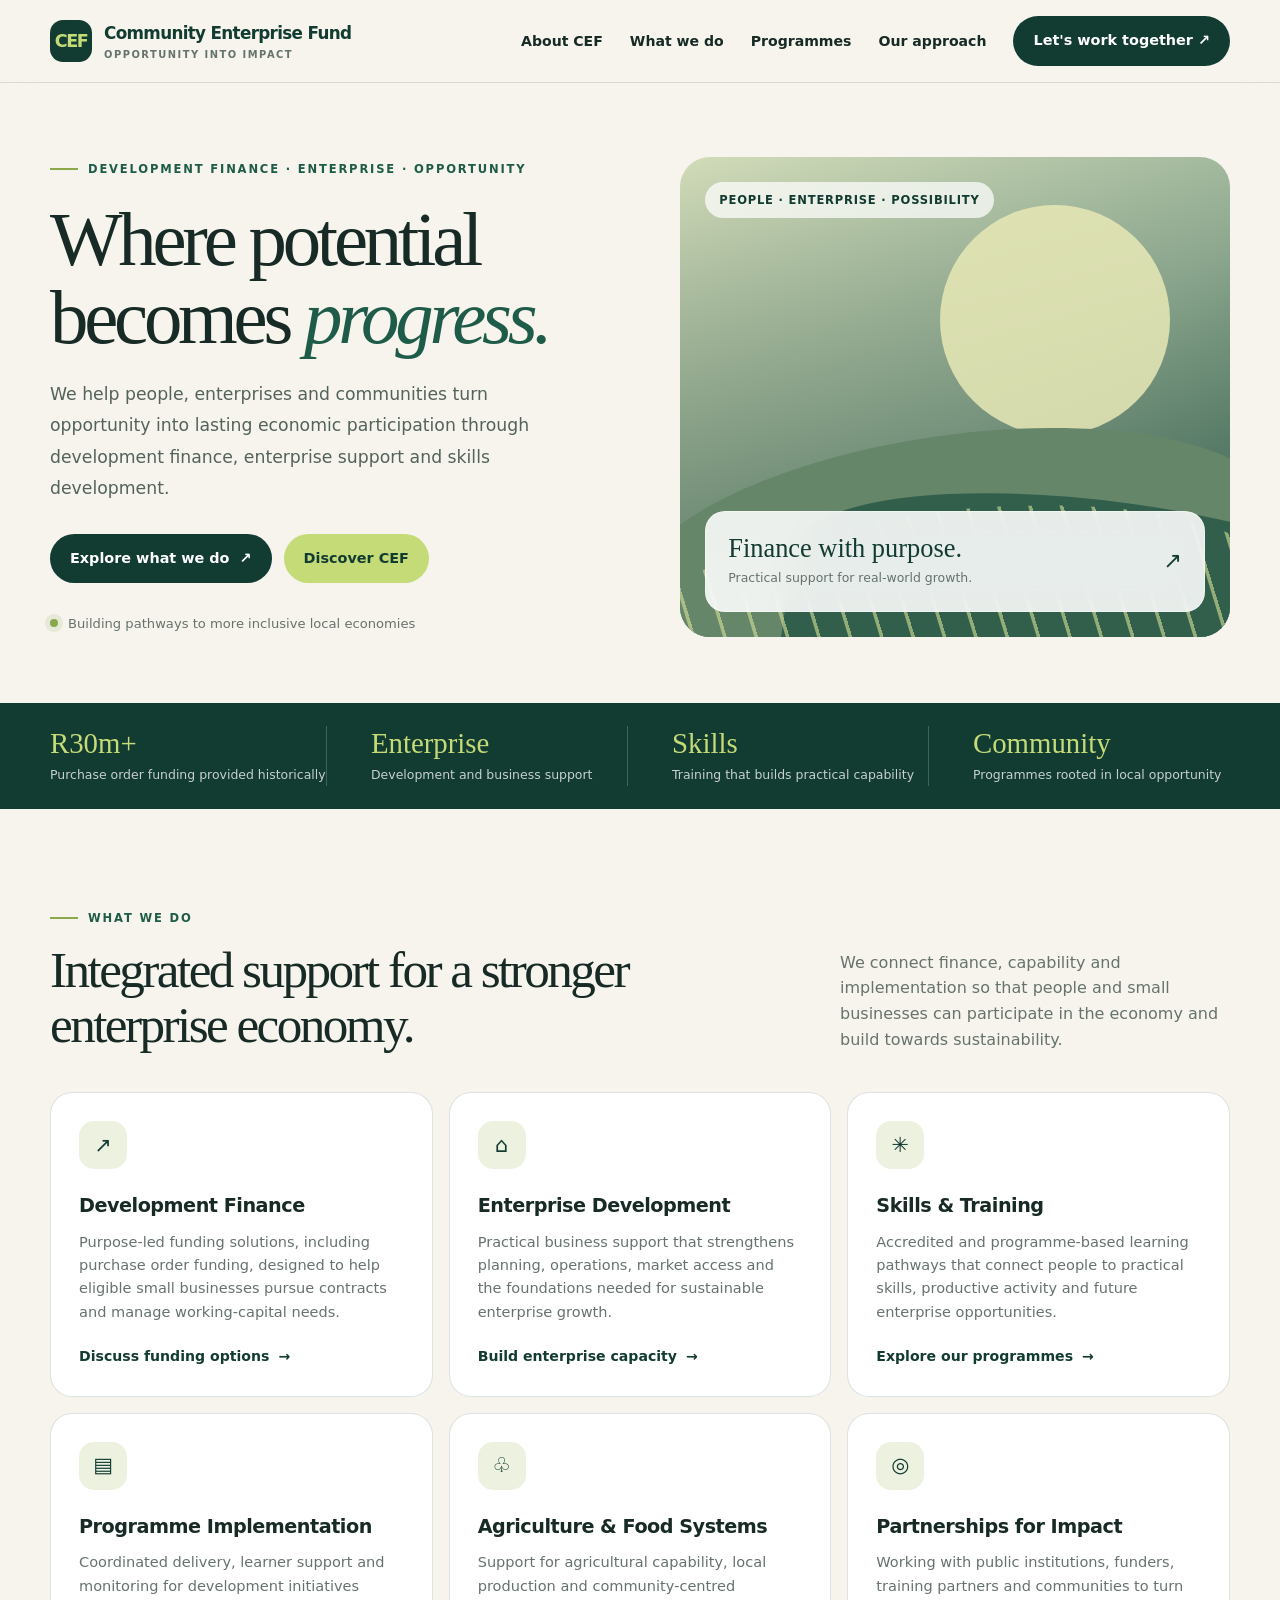
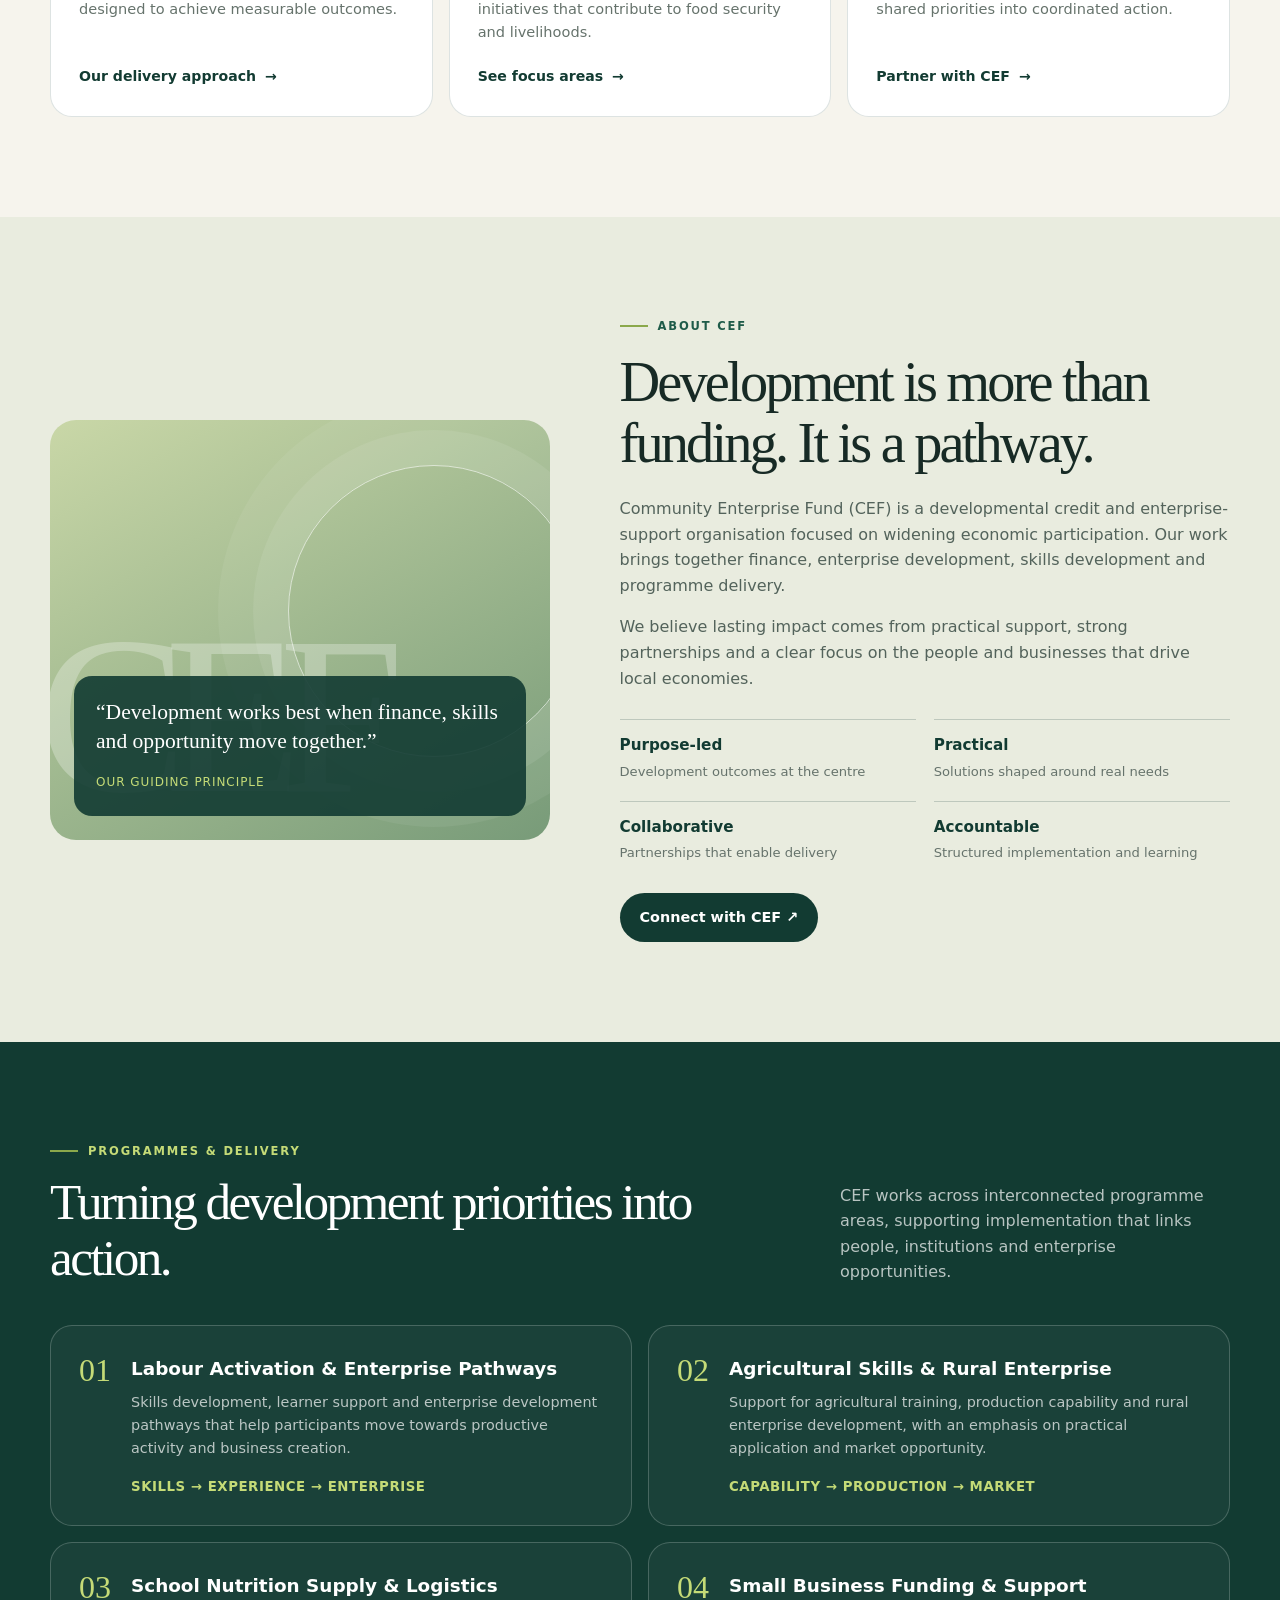
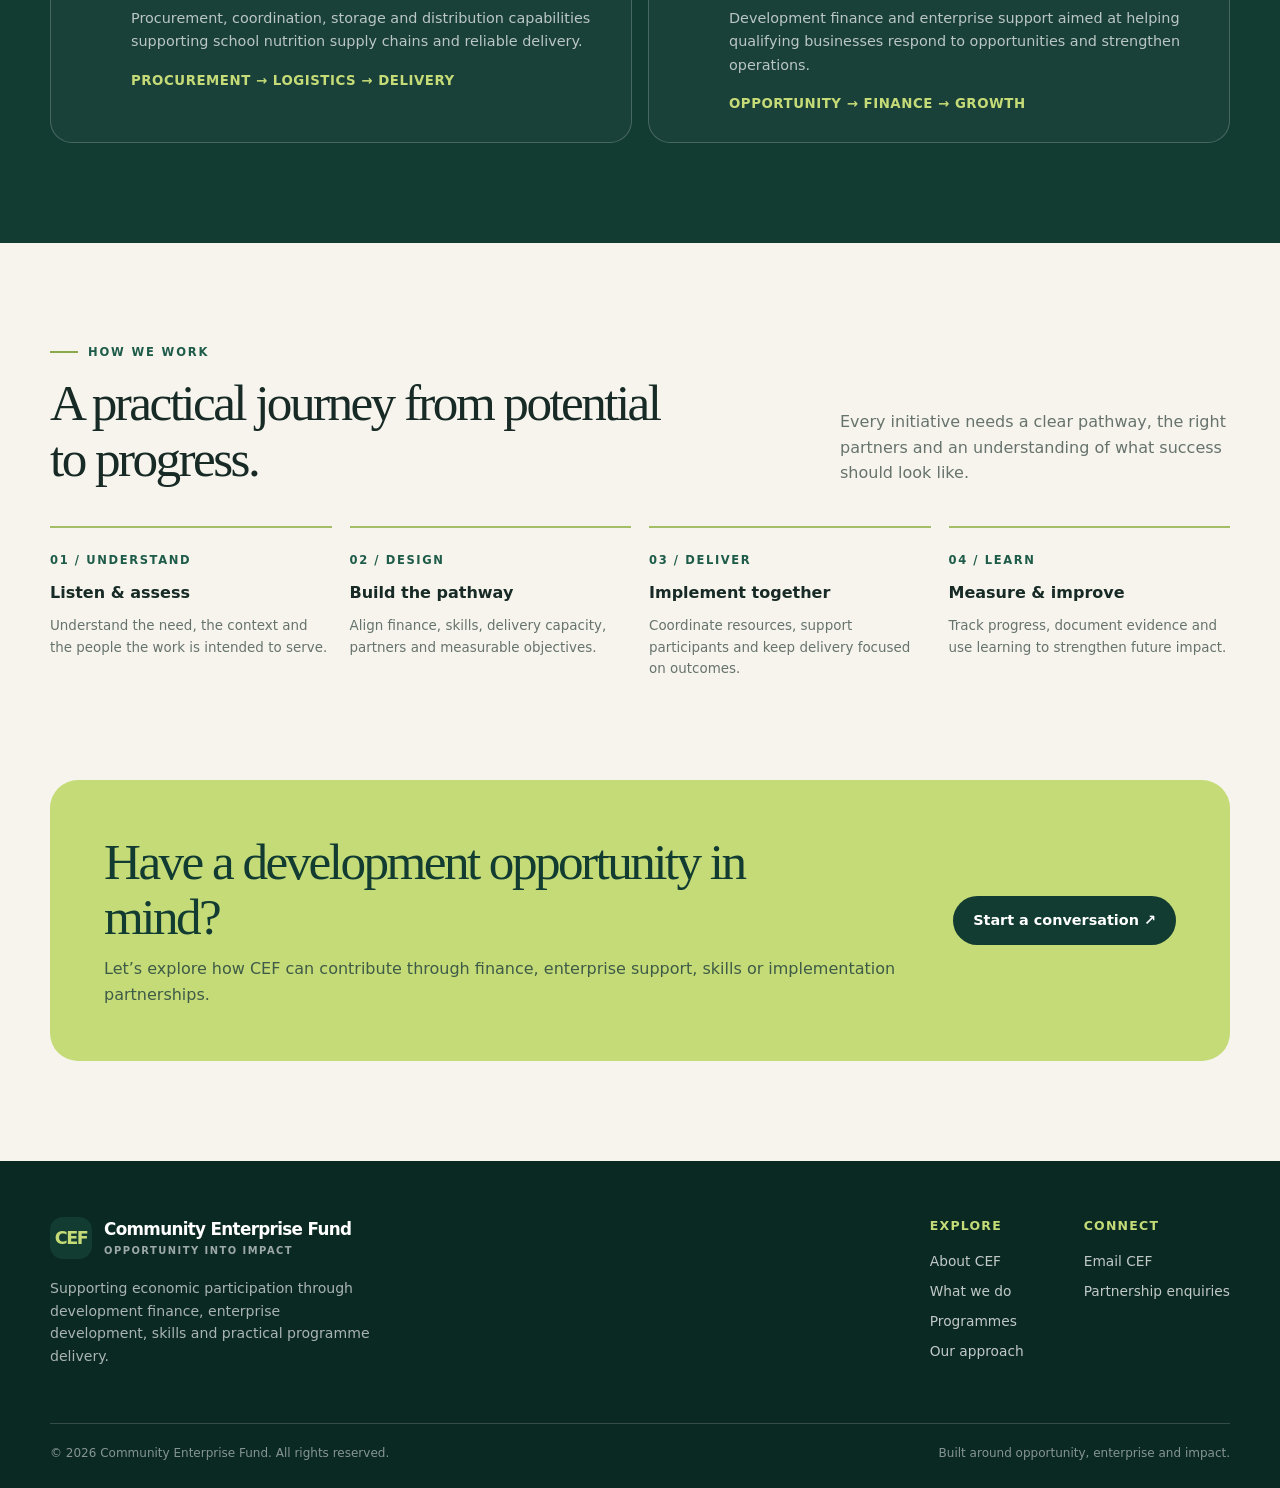
==== index.html @ 947a331d "Build initial CEF public website homepage" ====
<!doctype html>
<html lang="en">
<head>
<meta charset="utf-8">
<meta name="viewport" content="width=device-width, initial-scale=1">
<meta name="theme-color" content="#123b32">
<meta name="description" content="Community Enterprise Fund — financing opportunity, developing enterprise, and building stronger communities across South Africa.">
<title>Community Enterprise Fund | Opportunity into Impact</title>
<style>
:root{--green:#123b32;--green2:#1e5b49;--lime:#c5db77;--cream:#f6f4ed;--ink:#172a25;--muted:#66736c;--white:#fff;--line:rgba(18,59,50,.14);--serif:Georgia,'Times New Roman',serif;--sans:Inter,ui-sans-serif,system-ui,-apple-system,BlinkMacSystemFont,"Segoe UI",sans-serif}
*{box-sizing:border-box}html{scroll-behavior:smooth;scroll-padding-top:88px}body{margin:0;background:var(--cream);color:var(--ink);font-family:var(--sans);line-height:1.6}a{color:inherit;text-decoration:none}button,a{ -webkit-tap-highlight-color:transparent}.wrap{width:min(1180px,calc(100% - 48px));margin:auto}.nav{position:sticky;top:0;z-index:20;background:rgba(246,244,237,.92);backdrop-filter:blur(16px);border-bottom:1px solid var(--line)}.navin{height:82px;display:flex;align-items:center;justify-content:space-between;gap:28px}.brand{display:flex;align-items:center;gap:12px;font-weight:800;letter-spacing:-.04em;color:var(--green);font-size:1.05rem}.mark{width:42px;height:42px;border-radius:13px;background:var(--green);display:grid;place-items:center;color:var(--lime);font-size:1.1rem;font-weight:900;letter-spacing:-.08em}.brand small{display:block;font-size:.62rem;letter-spacing:.15em;text-transform:uppercase;color:var(--muted);font-weight:700}.links{display:flex;gap:27px;align-items:center;font-size:.88rem;font-weight:650}.links a:hover{color:var(--green2)}.navcta,.btn{display:inline-flex;align-items:center;justify-content:center;gap:10px;border-radius:999px;padding:13px 20px;font-weight:750;font-size:.9rem;transition:transform .25s,background .25s}.navcta,.btn.primary{background:var(--green);color:white}.navcta:hover,.btn.primary:hover{background:var(--green2);transform:translateY(-2px)}.btn.light{background:var(--lime);color:var(--green)}.menu{display:none;border:0;background:transparent;color:var(--green);font-size:1.7rem}.hero{padding:74px 0 66px;overflow:hidden;position:relative}.hero-grid{display:grid;grid-template-columns:1.02fr .98fr;gap:58px;align-items:center}.eyebrow{display:flex;align-items:center;gap:10px;text-transform:uppercase;letter-spacing:.16em;font-size:.72rem;font-weight:800;color:var(--green2)}.eyebrow:before{content:"";width:28px;height:2px;background:#8ba84b}.hero h1{font-family:var(--serif);font-weight:500;letter-spacing:-.055em;line-height:1.02;font-size:clamp(3.1rem,6vw,5.7rem);margin:22px 0}.hero h1 em{font-weight:400;color:var(--green2)}.lead{font-size:1.08rem;max-width:540px;color:#53635b;line-height:1.8}.actions{display:flex;gap:12px;flex-wrap:wrap;margin-top:30px}.textlink{font-weight:750;color:var(--green);display:inline-flex;align-items:center;gap:9px}.hero-note{margin-top:30px;color:var(--muted);font-size:.82rem;display:flex;align-items:center;gap:10px}.dot{width:8px;height:8px;background:#88a64d;border-radius:50%;box-shadow:0 0 0 5px rgba(136,166,77,.14)}.visual{position:relative;min-height:480px;border-radius:30px;overflow:hidden;background:linear-gradient(145deg,#d6dfbc,#9bb49a 55%,#4c7964);isolation:isolate}.visual:before{content:"";position:absolute;inset:0;background:linear-gradient(180deg,rgba(15,53,42,.02),rgba(15,53,42,.45));z-index:-1}.sun{position:absolute;width:230px;height:230px;border-radius:50%;background:#e8e9b7;right:11%;top:10%;opacity:.85;animation:float 8s ease-in-out infinite}.hill{position:absolute;bottom:-10%;border-radius:50% 50% 0 0;width:120%;height:52%;left:-10%;background:#66866a;transform:rotate(-8deg)}.hill.two{background:#315f4c;height:39%;left:20%;bottom:-11%;transform:rotate(8deg)}.field{position:absolute;bottom:-22%;left:-15%;width:125%;height:48%;background:repeating-linear-gradient(80deg,transparent 0 26px,rgba(213,225,151,.6) 27px 30px);transform:rotate(-7deg);border-radius:50%}.visual-label{position:absolute;top:25px;left:25px;padding:9px 14px;background:rgba(255,255,255,.72);backdrop-filter:blur(8px);border-radius:999px;font-size:.72rem;font-weight:800;color:var(--green);letter-spacing:.07em;text-transform:uppercase}.impact-card{position:absolute;bottom:25px;left:25px;right:25px;border:1px solid rgba(255,255,255,.4);background:rgba(255,255,255,.88);backdrop-filter:blur(16px);border-radius:20px;padding:21px 22px;display:flex;justify-content:space-between;gap:20px;align-items:center}.impact-card strong{display:block;font-family:var(--serif);font-size:1.65rem;line-height:1.2;color:var(--green);font-weight:500}.impact-card span{font-size:.78rem;color:var(--muted)}.impact-card .arrow{font-size:1.4rem;color:var(--green)}.ticker{background:var(--green);color:white;padding:23px 0}.ticker-in{display:grid;grid-template-columns:repeat(4,1fr);gap:24px}.metric{border-right:1px solid rgba(255,255,255,.2);padding-left:20px}.metric:first-child{padding-left:0}.metric:last-child{border:0}.metric strong{font-family:var(--serif);font-weight:500;font-size:1.8rem;display:block;color:var(--lime);line-height:1.2}.metric span{font-size:.78rem;color:rgba(255,255,255,.76)}section{padding:100px 0}.section-head{display:flex;justify-content:space-between;align-items:end;gap:35px;margin-bottom:40px}.section-head h2{font-family:var(--serif);font-weight:500;font-size:clamp(2.35rem,4vw,3.8rem);letter-spacing:-.05em;line-height:1.08;max-width:650px;margin:14px 0 0}.section-head p{max-width:390px;color:var(--muted);margin:0}.services{display:grid;grid-template-columns:repeat(3,1fr);gap:16px}.service{background:white;border:1px solid var(--line);border-radius:22px;padding:28px;min-height:270px;display:flex;flex-direction:column;transition:transform .3s,box-shadow .3s}.service:hover{transform:translateY(-6px);box-shadow:0 18px 45px rgba(18,59,50,.09)}.service-icon{width:48px;height:48px;display:grid;place-items:center;background:#edf1df;border-radius:15px;color:var(--green);font-size:1.3rem}.service h3{font-size:1.2rem;margin:22px 0 8px;letter-spacing:-.025em}.service p{color:var(--muted);font-size:.91rem;margin:0 0 22px}.service .textlink{margin-top:auto;font-size:.88rem}.story{background:#e9ecdf}.story-grid{display:grid;grid-template-columns:.9fr 1.1fr;gap:70px;align-items:center}.story-art{min-height:420px;border-radius:26px;background:linear-gradient(150deg,#c9d7a7,#789b79);position:relative;overflow:hidden}.story-art:before{content:"CEF";position:absolute;bottom:-55px;left:-12px;font-family:var(--serif);font-size:14rem;color:rgba(255,255,255,.28);letter-spacing:-.1em}.story-art:after{content:"";position:absolute;width:290px;height:290px;border:1px solid rgba(255,255,255,.6);border-radius:50%;right:-30px;top:45px;box-shadow:0 0 0 35px rgba(255,255,255,.08),0 0 0 70px rgba(255,255,255,.06)}.story-quote{position:absolute;left:24px;right:24px;bottom:24px;background:rgba(18,59,50,.9);color:white;border-radius:18px;padding:22px;z-index:2}.story-quote p{font-family:var(--serif);font-size:1.35rem;line-height:1.35;margin:0 0 12px}.story-quote span{font-size:.75rem;color:var(--lime);letter-spacing:.08em;text-transform:uppercase}.story-copy h2{font-family:var(--serif);font-weight:500;font-size:clamp(2.5rem,4.4vw,4rem);letter-spacing:-.05em;line-height:1.08;margin:17px 0 22px}.story-copy p{color:#53635b}.pillars{display:grid;grid-template-columns:1fr 1fr;gap:18px;margin:28px 0}.pillar{border-top:1px solid rgba(18,59,50,.2);padding-top:13px}.pillar strong{display:block;color:var(--green);font-size:.95rem}.pillar span{font-size:.82rem;color:var(--muted)}.programs{background:var(--green);color:white}.programs .eyebrow{color:var(--lime)}.programs .section-head h2{color:white}.programs .section-head p{color:rgba(255,255,255,.7)}.program-grid{display:grid;grid-template-columns:1fr 1fr;gap:16px}.program{border:1px solid rgba(255,255,255,.2);border-radius:22px;padding:28px;display:flex;gap:20px;align-items:flex-start;background:rgba(255,255,255,.035)}.program-no{font-family:var(--serif);font-size:2rem;color:var(--lime);line-height:1}.program h3{margin:0 0 7px;font-size:1.15rem}.program p{margin:0;color:rgba(255,255,255,.7);font-size:.9rem}.program small{display:block;margin-top:16px;color:var(--lime);font-weight:700;letter-spacing:.04em}.approach{display:grid;grid-template-columns:repeat(4,1fr);gap:18px;margin-top:34px}.step{padding-top:18px;border-top:2px solid #a4bd67}.step span{font-size:.72rem;font-weight:800;letter-spacing:.14em;color:var(--green2)}.step h3{margin:9px 0;font-size:1rem}.step p{font-size:.84rem;color:var(--muted);margin:0}.cta{padding:0 0 100px}.cta-panel{background:var(--lime);border-radius:28px;padding:54px;display:flex;align-items:center;justify-content:space-between;gap:35px}.cta-panel h2{font-family:var(--serif);font-size:clamp(2.2rem,4vw,3.6rem);font-weight:500;line-height:1.08;letter-spacing:-.05em;max-width:650px;margin:0 0 12px;color:var(--green)}.cta-panel p{color:#3e5b47;margin:0}.cta-panel .btn{background:var(--green);color:white;white-space:nowrap}.footer{background:#0b2923;color:white;padding:55px 0 25px}.footer-top{display:flex;justify-content:space-between;gap:50px;padding-bottom:42px}.footer .brand{color:white}.footer .brand small{color:rgba(255,255,255,.6)}.footer-intro{max-width:330px;color:rgba(255,255,255,.65);font-size:.88rem;margin-top:18px}.footer-cols{display:flex;gap:60px}.footer-col strong{display:block;color:var(--lime);font-size:.78rem;letter-spacing:.1em;text-transform:uppercase;margin-bottom:14px}.footer-col a{display:block;color:rgba(255,255,255,.75);font-size:.86rem;margin:8px 0}.footer-bottom{border-top:1px solid rgba(255,255,255,.17);padding-top:20px;display:flex;justify-content:space-between;gap:20px;color:rgba(255,255,255,.5);font-size:.75rem}.reveal{opacity:0;transform:translateY(22px);transition:opacity .75s ease,transform .75s cubic-bezier(.2,.7,.2,1)}.reveal.visible{opacity:1;transform:translateY(0)}@keyframes float{0%,100%{transform:translateY(0)}50%{transform:translateY(-13px)}}@media(prefers-reduced-motion:reduce){*,*:before,*:after{scroll-behavior:auto!important;animation:none!important;transition:none!important}.reveal{opacity:1;transform:none}}@media(max-width:850px){.links{display:none;position:absolute;top:81px;left:0;right:0;background:var(--cream);padding:22px 24px 28px;flex-direction:column;align-items:stretch;border-bottom:1px solid var(--line)}.links.open{display:flex}.links .navcta{text-align:center}.menu{display:block}.hero{padding-top:48px}.hero-grid,.story-grid{grid-template-columns:1fr;gap:36px}.visual{min-height:400px}.ticker-in{grid-template-columns:1fr 1fr;row-gap:24px}.metric:nth-child(2){border:0}.services{grid-template-columns:1fr 1fr}.section-head{display:block}.section-head p{margin-top:18px}.story-art{min-height:350px}.approach{grid-template-columns:1fr 1fr}.cta-panel{padding:36px;align-items:flex-start;flex-direction:column}.footer-top{flex-direction:column}.footer-cols{gap:45px}}@media(max-width:560px){.wrap{width:min(100% - 34px,1180px)}.navin{height:72px}.links{top:71px}.brand{font-size:.95rem}.mark{width:38px;height:38px}.hero h1{font-size:3.25rem}.hero{padding-bottom:46px}.visual{min-height:360px;border-radius:22px}.impact-card{left:14px;right:14px;bottom:14px;padding:16px}.impact-card strong{font-size:1.35rem}.ticker-in{gap:20px 10px}.metric{padding-left:12px}.metric strong{font-size:1.5rem}.metric span{font-size:.7rem}.metric:first-child{padding-left:0}section{padding:70px 0}.services,.program-grid{grid-template-columns:1fr}.service{min-height:230px;padding:24px}.program{padding:23px;gap:15px}.approach{gap:24px 16px}.cta{padding-bottom:70px}.cta-panel{padding:28px 23px;border-radius:22px}.footer-cols{gap:30px;flex-wrap:wrap}.footer-bottom{flex-direction:column;gap:8px}.story-art{min-height:315px}.story-quote{left:14px;right:14px;bottom:14px;padding:17px}.story-quote p{font-size:1.15rem}}
</style>
</head>
<body>
<header class="nav"><div class="wrap navin">
<a class="brand" href="#home" aria-label="CEF home"><span class="mark">CEF</span><span>Community Enterprise Fund<small>Opportunity into impact</small></span></a>
<button class="menu" id="menu" aria-label="Open navigation" aria-expanded="false">☰</button>
<nav class="links" id="links" aria-label="Main navigation"><a href="#about">About CEF</a><a href="#solutions">What we do</a><a href="#programmes">Programmes</a><a href="#approach">Our approach</a><a class="navcta" href="#contact">Let's work together ↗</a></nav>
</div></header>
<main id="home">
<section class="hero"><div class="wrap hero-grid">
<div class="reveal"><div class="eyebrow">Development finance · Enterprise · Opportunity</div><h1>Where potential becomes <em>progress.</em></h1><p class="lead">We help people, enterprises and communities turn opportunity into lasting economic participation through development finance, enterprise support and skills development.</p><div class="actions"><a class="btn primary" href="#solutions">Explore what we do <span>↗</span></a><a class="btn light" href="#about">Discover CEF</a></div><div class="hero-note"><span class="dot"></span> Building pathways to more inclusive local economies</div></div>
<div class="visual reveal" aria-label="Abstract landscape inspired by agriculture and community development"><div class="sun"></div><div class="hill"></div><div class="hill two"></div><div class="field"></div><div class="visual-label">People · Enterprise · Possibility</div><div class="impact-card"><div><strong>Finance with purpose.</strong><span>Practical support for real-world growth.</span></div><span class="arrow">↗</span></div></div>
</div></section>
<div class="ticker"><div class="wrap ticker-in"><div class="metric"><strong>R30m+</strong><span>Purchase order funding provided historically</span></div><div class="metric"><strong>Enterprise</strong><span>Development and business support</span></div><div class="metric"><strong>Skills</strong><span>Training that builds practical capability</span></div><div class="metric"><strong>Community</strong><span>Programmes rooted in local opportunity</span></div></div></div>
<section id="solutions"><div class="wrap"><div class="section-head reveal"><div><div class="eyebrow">What we do</div><h2>Integrated support for a stronger enterprise economy.</h2></div><p>We connect finance, capability and implementation so that people and small businesses can participate in the economy and build towards sustainability.</p></div>
<div class="services">
<article class="service reveal"><div class="service-icon">↗</div><h3>Development Finance</h3><p>Purpose-led funding solutions, including purchase order funding, designed to help eligible small businesses pursue contracts and manage working-capital needs.</p><a class="textlink" href="#contact">Discuss funding options <span>→</span></a></article>
<article class="service reveal"><div class="service-icon">⌂</div><h3>Enterprise Development</h3><p>Practical business support that strengthens planning, operations, market access and the foundations needed for sustainable enterprise growth.</p><a class="textlink" href="#contact">Build enterprise capacity <span>→</span></a></article>
<article class="service reveal"><div class="service-icon">✳</div><h3>Skills & Training</h3><p>Accredited and programme-based learning pathways that connect people to practical skills, productive activity and future enterprise opportunities.</p><a class="textlink" href="#programmes">Explore our programmes <span>→</span></a></article>
<article class="service reveal"><div class="service-icon">▤</div><h3>Programme Implementation</h3><p>Coordinated delivery, learner support and monitoring for development initiatives designed to achieve measurable outcomes.</p><a class="textlink" href="#approach">Our delivery approach <span>→</span></a></article>
<article class="service reveal"><div class="service-icon">♧</div><h3>Agriculture & Food Systems</h3><p>Support for agricultural capability, local production and community-centred initiatives that contribute to food security and livelihoods.</p><a class="textlink" href="#programmes">See focus areas <span>→</span></a></article>
<article class="service reveal"><div class="service-icon">◎</div><h3>Partnerships for Impact</h3><p>Working with public institutions, funders, training partners and communities to turn shared priorities into coordinated action.</p><a class="textlink" href="#contact">Partner with CEF <span>→</span></a></article>
</div></div></section>
<section class="story" id="about"><div class="wrap story-grid"><div class="story-art reveal"><div class="story-quote"><p>“Development works best when finance, skills and opportunity move together.”</p><span>Our guiding principle</span></div></div><div class="story-copy reveal"><div class="eyebrow">About CEF</div><h2>Development is more than funding. It is a pathway.</h2><p>Community Enterprise Fund (CEF) is a developmental credit and enterprise-support organisation focused on widening economic participation. Our work brings together finance, enterprise development, skills development and programme delivery.</p><p>We believe lasting impact comes from practical support, strong partnerships and a clear focus on the people and businesses that drive local economies.</p><div class="pillars"><div class="pillar"><strong>Purpose-led</strong><span>Development outcomes at the centre</span></div><div class="pillar"><strong>Practical</strong><span>Solutions shaped around real needs</span></div><div class="pillar"><strong>Collaborative</strong><span>Partnerships that enable delivery</span></div><div class="pillar"><strong>Accountable</strong><span>Structured implementation and learning</span></div></div><a class="btn primary" href="#contact">Connect with CEF ↗</a></div></div></section>
<section class="programs" id="programmes"><div class="wrap"><div class="section-head reveal"><div><div class="eyebrow">Programmes & delivery</div><h2>Turning development priorities into action.</h2></div><p>CEF works across interconnected programme areas, supporting implementation that links people, institutions and enterprise opportunities.</p></div>
<div class="program-grid"><article class="program reveal"><div class="program-no">01</div><div><h3>Labour Activation & Enterprise Pathways</h3><p>Skills development, learner support and enterprise development pathways that help participants move towards productive activity and business creation.</p><small>SKILLS → EXPERIENCE → ENTERPRISE</small></div></article>
<article class="program reveal"><div class="program-no">02</div><div><h3>Agricultural Skills & Rural Enterprise</h3><p>Support for agricultural training, production capability and rural enterprise development, with an emphasis on practical application and market opportunity.</p><small>CAPABILITY → PRODUCTION → MARKET</small></div></article>
<article class="program reveal"><div class="program-no">03</div><div><h3>School Nutrition Supply & Logistics</h3><p>Procurement, coordination, storage and distribution capabilities supporting school nutrition supply chains and reliable delivery.</p><small>PROCUREMENT → LOGISTICS → DELIVERY</small></div></article>
<article class="program reveal"><div class="program-no">04</div><div><h3>Small Business Funding & Support</h3><p>Development finance and enterprise support aimed at helping qualifying businesses respond to opportunities and strengthen operations.</p><small>OPPORTUNITY → FINANCE → GROWTH</small></div></article></div></div></section>
<section id="approach"><div class="wrap"><div class="section-head reveal"><div><div class="eyebrow">How we work</div><h2>A practical journey from potential to progress.</h2></div><p>Every initiative needs a clear pathway, the right partners and an understanding of what success should look like.</p></div><div class="approach">
<div class="step reveal"><span>01 / UNDERSTAND</span><h3>Listen & assess</h3><p>Understand the need, the context and the people the work is intended to serve.</p></div>
<div class="step reveal"><span>02 / DESIGN</span><h3>Build the pathway</h3><p>Align finance, skills, delivery capacity, partners and measurable objectives.</p></div>
<div class="step reveal"><span>03 / DELIVER</span><h3>Implement together</h3><p>Coordinate resources, support participants and keep delivery focused on outcomes.</p></div>
<div class="step reveal"><span>04 / LEARN</span><h3>Measure & improve</h3><p>Track progress, document evidence and use learning to strengthen future impact.</p></div>
</div></div></section>
<section class="cta" id="contact"><div class="wrap"><div class="cta-panel reveal"><div><h2>Have a development opportunity in mind?</h2><p>Let’s explore how CEF can contribute through finance, enterprise support, skills or implementation partnerships.</p></div><a class="btn" href="mailto:info@cef.org.za?subject=Enquiry%20to%20Community%20Enterprise%20Fund">Start a conversation ↗</a></div></div></section>
</main>
<footer class="footer"><div class="wrap"><div class="footer-top"><div><a class="brand" href="#home"><span class="mark">CEF</span><span>Community Enterprise Fund<small>Opportunity into impact</small></span></a><p class="footer-intro">Supporting economic participation through development finance, enterprise development, skills and practical programme delivery.</p></div><div class="footer-cols"><div class="footer-col"><strong>Explore</strong><a href="#about">About CEF</a><a href="#solutions">What we do</a><a href="#programmes">Programmes</a><a href="#approach">Our approach</a></div><div class="footer-col"><strong>Connect</strong><a href="mailto:info@cef.org.za">Email CEF</a><a href="#contact">Partnership enquiries</a></div></div></div><div class="footer-bottom"><span>© <span id="year"></span> Community Enterprise Fund. All rights reserved.</span><span>Built around opportunity, enterprise and impact.</span></div></div></footer>
<script>
const menu=document.getElementById('menu'),links=document.getElementById('links');
menu.addEventListener('click',()=>{const open=links.classList.toggle('open');menu.setAttribute('aria-expanded',String(open));menu.textContent=open?'×':'☰'});
links.querySelectorAll('a').forEach(a=>a.addEventListener('click',()=>{links.classList.remove('open');menu.setAttribute('aria-expanded','false');menu.textContent='☰'}));
document.getElementById('year').textContent=new Date().getFullYear();
const observer=new IntersectionObserver(entries=>entries.forEach(entry=>{if(entry.isIntersecting){entry.target.classList.add('visible');observer.unobserve(entry.target)}}),{threshold:.12});
document.querySelectorAll('.reveal').forEach(el=>observer.observe(el));
</script>
</body>
</html>
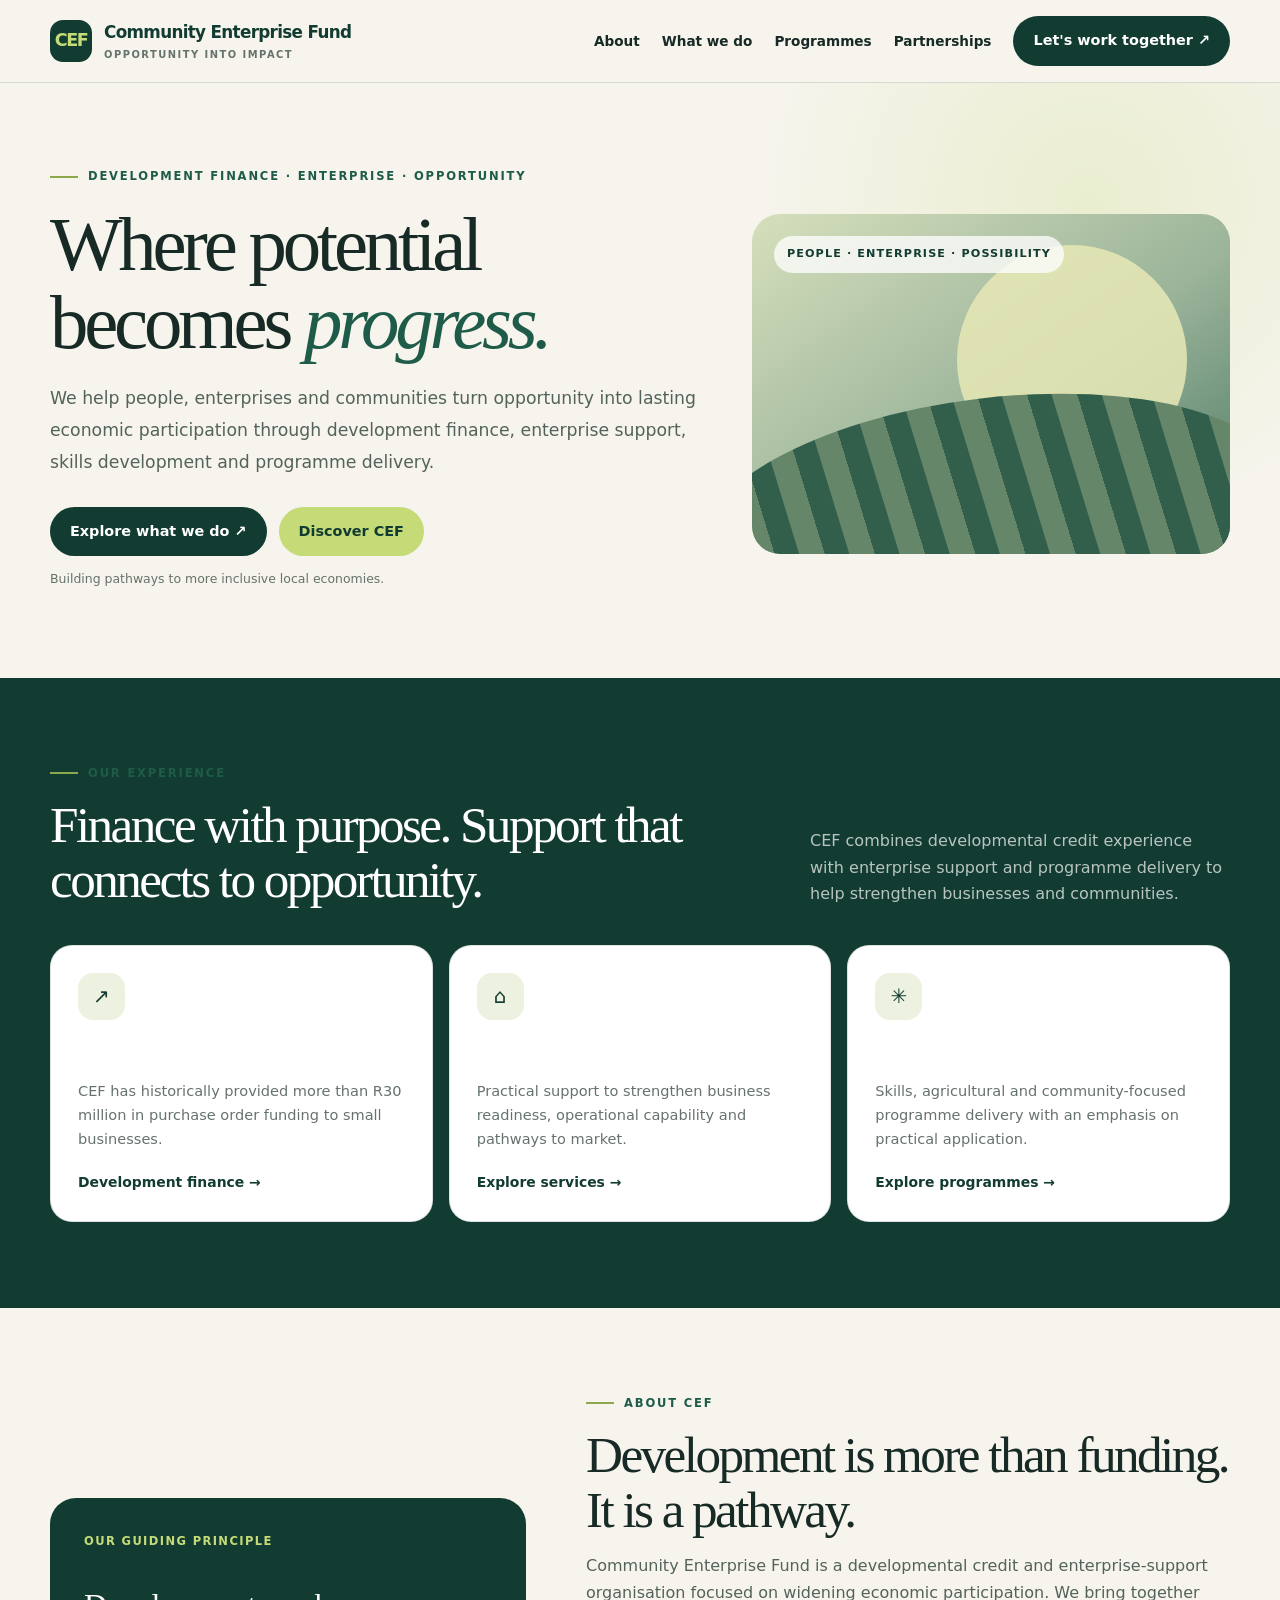
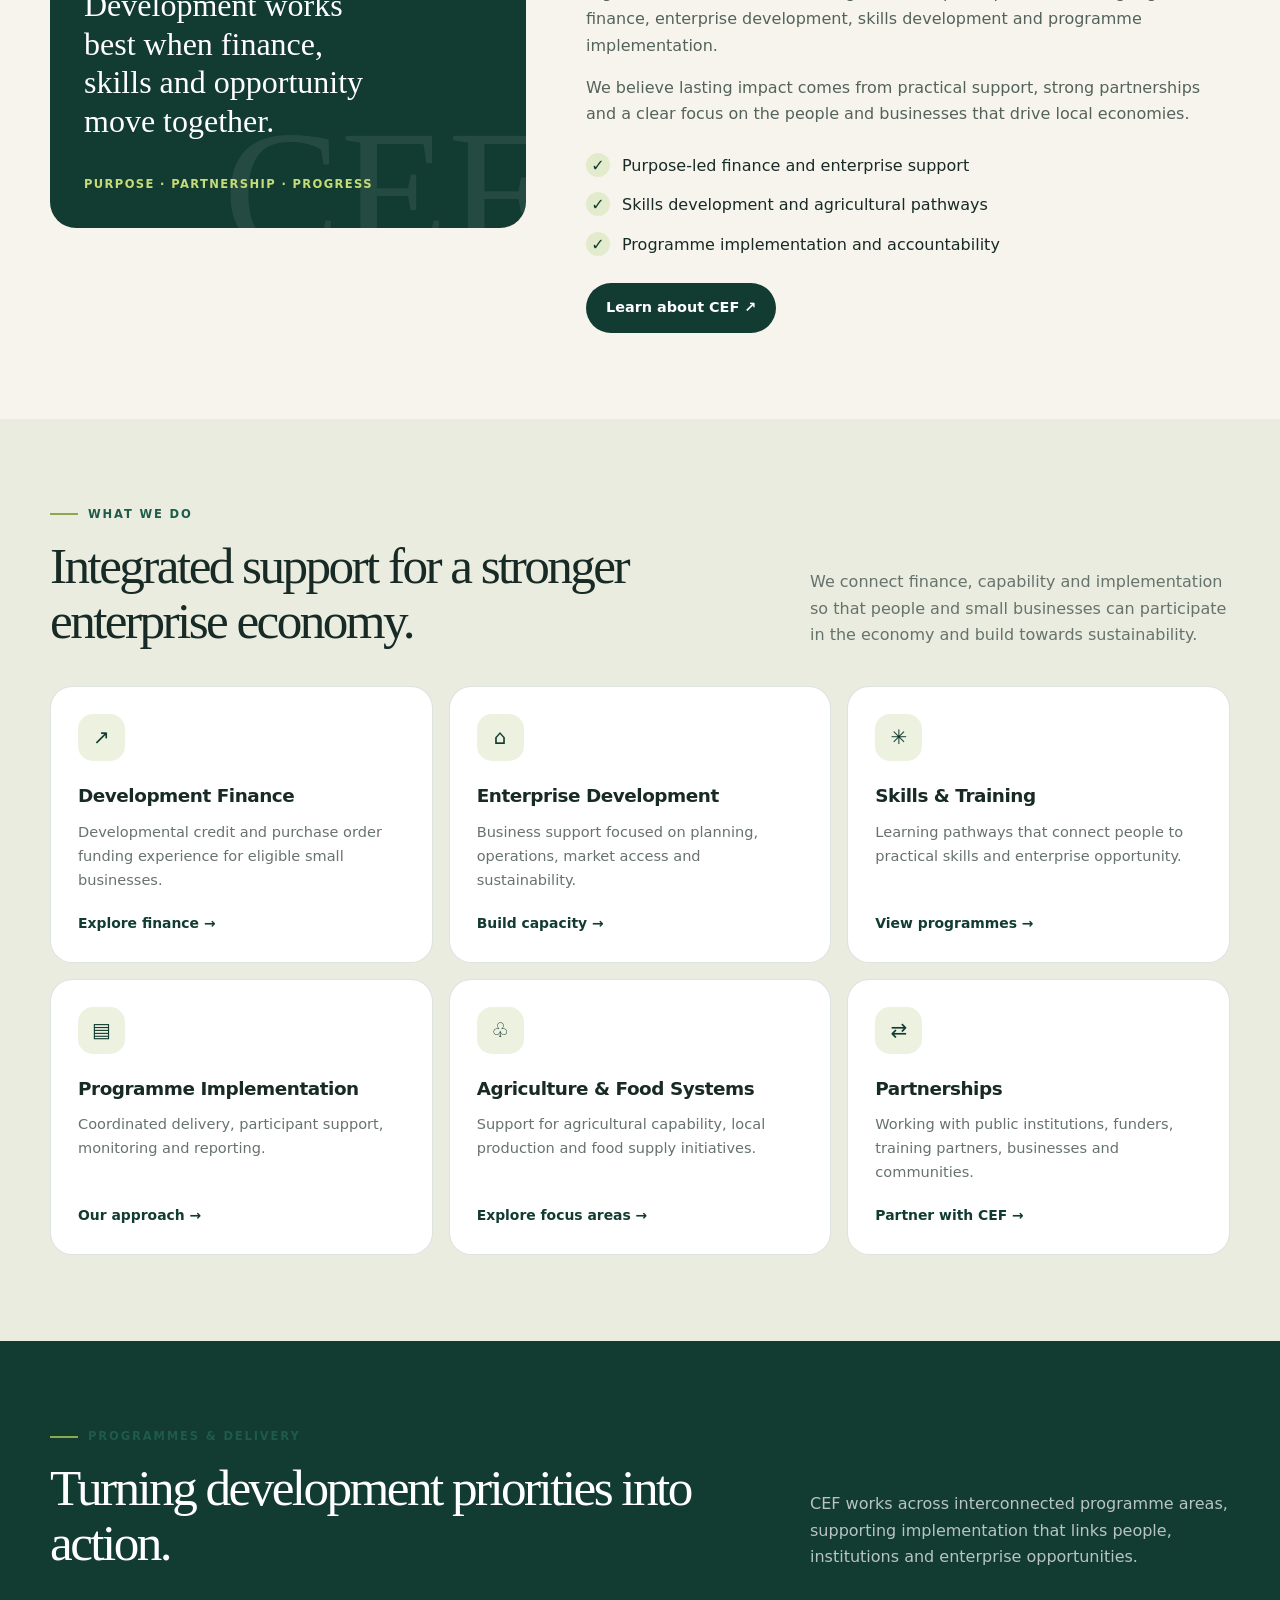
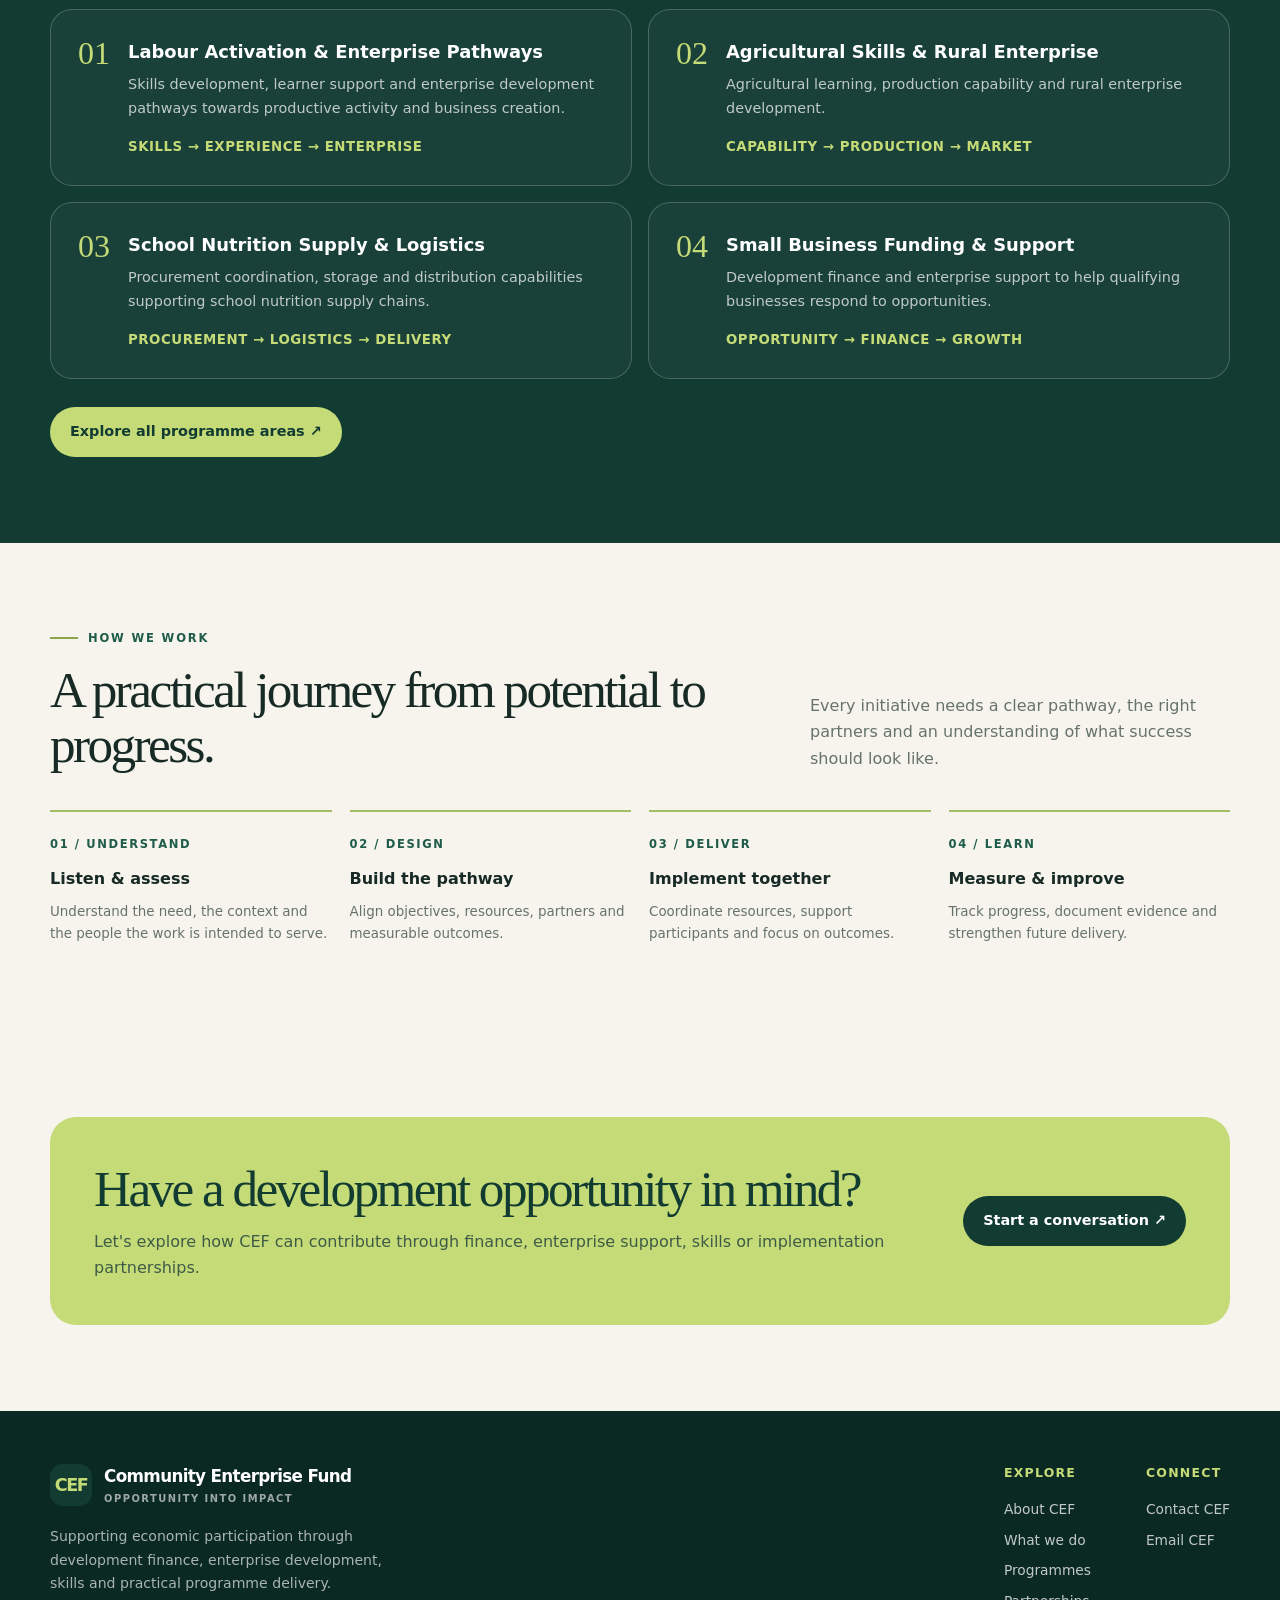
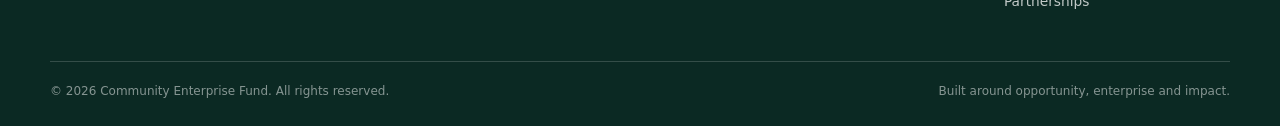
==== commit c7d930cb: "Convert CEF homepage to shared multi-page website design" ====
--- a/index.html
+++ b/index.html
@@ -1,59 +1,13 @@
 <!doctype html>
-<html lang="en">
-<head>
-<meta charset="utf-8">
-<meta name="viewport" content="width=device-width, initial-scale=1">
-<meta name="theme-color" content="#123b32">
-<meta name="description" content="Community Enterprise Fund — financing opportunity, developing enterprise, and building stronger communities across South Africa.">
-<title>Community Enterprise Fund | Opportunity into Impact</title>
-<style>
-:root{--green:#123b32;--green2:#1e5b49;--lime:#c5db77;--cream:#f6f4ed;--ink:#172a25;--muted:#66736c;--white:#fff;--line:rgba(18,59,50,.14);--serif:Georgia,'Times New Roman',serif;--sans:Inter,ui-sans-serif,system-ui,-apple-system,BlinkMacSystemFont,"Segoe UI",sans-serif}
-*{box-sizing:border-box}html{scroll-behavior:smooth;scroll-padding-top:88px}body{margin:0;background:var(--cream);color:var(--ink);font-family:var(--sans);line-height:1.6}a{color:inherit;text-decoration:none}button,a{ -webkit-tap-highlight-color:transparent}.wrap{width:min(1180px,calc(100% - 48px));margin:auto}.nav{position:sticky;top:0;z-index:20;background:rgba(246,244,237,.92);backdrop-filter:blur(16px);border-bottom:1px solid var(--line)}.navin{height:82px;display:flex;align-items:center;justify-content:space-between;gap:28px}.brand{display:flex;align-items:center;gap:12px;font-weight:800;letter-spacing:-.04em;color:var(--green);font-size:1.05rem}.mark{width:42px;height:42px;border-radius:13px;background:var(--green);display:grid;place-items:center;color:var(--lime);font-size:1.1rem;font-weight:900;letter-spacing:-.08em}.brand small{display:block;font-size:.62rem;letter-spacing:.15em;text-transform:uppercase;color:var(--muted);font-weight:700}.links{display:flex;gap:27px;align-items:center;font-size:.88rem;font-weight:650}.links a:hover{color:var(--green2)}.navcta,.btn{display:inline-flex;align-items:center;justify-content:center;gap:10px;border-radius:999px;padding:13px 20px;font-weight:750;font-size:.9rem;transition:transform .25s,background .25s}.navcta,.btn.primary{background:var(--green);color:white}.navcta:hover,.btn.primary:hover{background:var(--green2);transform:translateY(-2px)}.btn.light{background:var(--lime);color:var(--green)}.menu{display:none;border:0;background:transparent;color:var(--green);font-size:1.7rem}.hero{padding:74px 0 66px;overflow:hidden;position:relative}.hero-grid{display:grid;grid-template-columns:1.02fr .98fr;gap:58px;align-items:center}.eyebrow{display:flex;align-items:center;gap:10px;text-transform:uppercase;letter-spacing:.16em;font-size:.72rem;font-weight:800;color:var(--green2)}.eyebrow:before{content:"";width:28px;height:2px;background:#8ba84b}.hero h1{font-family:var(--serif);font-weight:500;letter-spacing:-.055em;line-height:1.02;font-size:clamp(3.1rem,6vw,5.7rem);margin:22px 0}.hero h1 em{font-weight:400;color:var(--green2)}.lead{font-size:1.08rem;max-width:540px;color:#53635b;line-height:1.8}.actions{display:flex;gap:12px;flex-wrap:wrap;margin-top:30px}.textlink{font-weight:750;color:var(--green);display:inline-flex;align-items:center;gap:9px}.hero-note{margin-top:30px;color:var(--muted);font-size:.82rem;display:flex;align-items:center;gap:10px}.dot{width:8px;height:8px;background:#88a64d;border-radius:50%;box-shadow:0 0 0 5px rgba(136,166,77,.14)}.visual{position:relative;min-height:480px;border-radius:30px;overflow:hidden;background:linear-gradient(145deg,#d6dfbc,#9bb49a 55%,#4c7964);isolation:isolate}.visual:before{content:"";position:absolute;inset:0;background:linear-gradient(180deg,rgba(15,53,42,.02),rgba(15,53,42,.45));z-index:-1}.sun{position:absolute;width:230px;height:230px;border-radius:50%;background:#e8e9b7;right:11%;top:10%;opacity:.85;animation:float 8s ease-in-out infinite}.hill{position:absolute;bottom:-10%;border-radius:50% 50% 0 0;width:120%;height:52%;left:-10%;background:#66866a;transform:rotate(-8deg)}.hill.two{background:#315f4c;height:39%;left:20%;bottom:-11%;transform:rotate(8deg)}.field{position:absolute;bottom:-22%;left:-15%;width:125%;height:48%;background:repeating-linear-gradient(80deg,transparent 0 26px,rgba(213,225,151,.6) 27px 30px);transform:rotate(-7deg);border-radius:50%}.visual-label{position:absolute;top:25px;left:25px;padding:9px 14px;background:rgba(255,255,255,.72);backdrop-filter:blur(8px);border-radius:999px;font-size:.72rem;font-weight:800;color:var(--green);letter-spacing:.07em;text-transform:uppercase}.impact-card{position:absolute;bottom:25px;left:25px;right:25px;border:1px solid rgba(255,255,255,.4);background:rgba(255,255,255,.88);backdrop-filter:blur(16px);border-radius:20px;padding:21px 22px;display:flex;justify-content:space-between;gap:20px;align-items:center}.impact-card strong{display:block;font-family:var(--serif);font-size:1.65rem;line-height:1.2;color:var(--green);font-weight:500}.impact-card span{font-size:.78rem;color:var(--muted)}.impact-card .arrow{font-size:1.4rem;color:var(--green)}.ticker{background:var(--green);color:white;padding:23px 0}.ticker-in{display:grid;grid-template-columns:repeat(4,1fr);gap:24px}.metric{border-right:1px solid rgba(255,255,255,.2);padding-left:20px}.metric:first-child{padding-left:0}.metric:last-child{border:0}.metric strong{font-family:var(--serif);font-weight:500;font-size:1.8rem;display:block;color:var(--lime);line-height:1.2}.metric span{font-size:.78rem;color:rgba(255,255,255,.76)}section{padding:100px 0}.section-head{display:flex;justify-content:space-between;align-items:end;gap:35px;margin-bottom:40px}.section-head h2{font-family:var(--serif);font-weight:500;font-size:clamp(2.35rem,4vw,3.8rem);letter-spacing:-.05em;line-height:1.08;max-width:650px;margin:14px 0 0}.section-head p{max-width:390px;color:var(--muted);margin:0}.services{display:grid;grid-template-columns:repeat(3,1fr);gap:16px}.service{background:white;border:1px solid var(--line);border-radius:22px;padding:28px;min-height:270px;display:flex;flex-direction:column;transition:transform .3s,box-shadow .3s}.service:hover{transform:translateY(-6px);box-shadow:0 18px 45px rgba(18,59,50,.09)}.service-icon{width:48px;height:48px;display:grid;place-items:center;background:#edf1df;border-radius:15px;color:var(--green);font-size:1.3rem}.service h3{font-size:1.2rem;margin:22px 0 8px;letter-spacing:-.025em}.service p{color:var(--muted);font-size:.91rem;margin:0 0 22px}.service .textlink{margin-top:auto;font-size:.88rem}.story{background:#e9ecdf}.story-grid{display:grid;grid-template-columns:.9fr 1.1fr;gap:70px;align-items:center}.story-art{min-height:420px;border-radius:26px;background:linear-gradient(150deg,#c9d7a7,#789b79);position:relative;overflow:hidden}.story-art:before{content:"CEF";position:absolute;bottom:-55px;left:-12px;font-family:var(--serif);font-size:14rem;color:rgba(255,255,255,.28);letter-spacing:-.1em}.story-art:after{content:"";position:absolute;width:290px;height:290px;border:1px solid rgba(255,255,255,.6);border-radius:50%;right:-30px;top:45px;box-shadow:0 0 0 35px rgba(255,255,255,.08),0 0 0 70px rgba(255,255,255,.06)}.story-quote{position:absolute;left:24px;right:24px;bottom:24px;background:rgba(18,59,50,.9);color:white;border-radius:18px;padding:22px;z-index:2}.story-quote p{font-family:var(--serif);font-size:1.35rem;line-height:1.35;margin:0 0 12px}.story-quote span{font-size:.75rem;color:var(--lime);letter-spacing:.08em;text-transform:uppercase}.story-copy h2{font-family:var(--serif);font-weight:500;font-size:clamp(2.5rem,4.4vw,4rem);letter-spacing:-.05em;line-height:1.08;margin:17px 0 22px}.story-copy p{color:#53635b}.pillars{display:grid;grid-template-columns:1fr 1fr;gap:18px;margin:28px 0}.pillar{border-top:1px solid rgba(18,59,50,.2);padding-top:13px}.pillar strong{display:block;color:var(--green);font-size:.95rem}.pillar span{font-size:.82rem;color:var(--muted)}.programs{background:var(--green);color:white}.programs .eyebrow{color:var(--lime)}.programs .section-head h2{color:white}.programs .section-head p{color:rgba(255,255,255,.7)}.program-grid{display:grid;grid-template-columns:1fr 1fr;gap:16px}.program{border:1px solid rgba(255,255,255,.2);border-radius:22px;padding:28px;display:flex;gap:20px;align-items:flex-start;background:rgba(255,255,255,.035)}.program-no{font-family:var(--serif);font-size:2rem;color:var(--lime);line-height:1}.program h3{margin:0 0 7px;font-size:1.15rem}.program p{margin:0;color:rgba(255,255,255,.7);font-size:.9rem}.program small{display:block;margin-top:16px;color:var(--lime);font-weight:700;letter-spacing:.04em}.approach{display:grid;grid-template-columns:repeat(4,1fr);gap:18px;margin-top:34px}.step{padding-top:18px;border-top:2px solid #a4bd67}.step span{font-size:.72rem;font-weight:800;letter-spacing:.14em;color:var(--green2)}.step h3{margin:9px 0;font-size:1rem}.step p{font-size:.84rem;color:var(--muted);margin:0}.cta{padding:0 0 100px}.cta-panel{background:var(--lime);border-radius:28px;padding:54px;display:flex;align-items:center;justify-content:space-between;gap:35px}.cta-panel h2{font-family:var(--serif);font-size:clamp(2.2rem,4vw,3.6rem);font-weight:500;line-height:1.08;letter-spacing:-.05em;max-width:650px;margin:0 0 12px;color:var(--green)}.cta-panel p{color:#3e5b47;margin:0}.cta-panel .btn{background:var(--green);color:white;white-space:nowrap}.footer{background:#0b2923;color:white;padding:55px 0 25px}.footer-top{display:flex;justify-content:space-between;gap:50px;padding-bottom:42px}.footer .brand{color:white}.footer .brand small{color:rgba(255,255,255,.6)}.footer-intro{max-width:330px;color:rgba(255,255,255,.65);font-size:.88rem;margin-top:18px}.footer-cols{display:flex;gap:60px}.footer-col strong{display:block;color:var(--lime);font-size:.78rem;letter-spacing:.1em;text-transform:uppercase;margin-bottom:14px}.footer-col a{display:block;color:rgba(255,255,255,.75);font-size:.86rem;margin:8px 0}.footer-bottom{border-top:1px solid rgba(255,255,255,.17);padding-top:20px;display:flex;justify-content:space-between;gap:20px;color:rgba(255,255,255,.5);font-size:.75rem}.reveal{opacity:0;transform:translateY(22px);transition:opacity .75s ease,transform .75s cubic-bezier(.2,.7,.2,1)}.reveal.visible{opacity:1;transform:translateY(0)}@keyframes float{0%,100%{transform:translateY(0)}50%{transform:translateY(-13px)}}@media(prefers-reduced-motion:reduce){*,*:before,*:after{scroll-behavior:auto!important;animation:none!important;transition:none!important}.reveal{opacity:1;transform:none}}@media(max-width:850px){.links{display:none;position:absolute;top:81px;left:0;right:0;background:var(--cream);padding:22px 24px 28px;flex-direction:column;align-items:stretch;border-bottom:1px solid var(--line)}.links.open{display:flex}.links .navcta{text-align:center}.menu{display:block}.hero{padding-top:48px}.hero-grid,.story-grid{grid-template-columns:1fr;gap:36px}.visual{min-height:400px}.ticker-in{grid-template-columns:1fr 1fr;row-gap:24px}.metric:nth-child(2){border:0}.services{grid-template-columns:1fr 1fr}.section-head{display:block}.section-head p{margin-top:18px}.story-art{min-height:350px}.approach{grid-template-columns:1fr 1fr}.cta-panel{padding:36px;align-items:flex-start;flex-direction:column}.footer-top{flex-direction:column}.footer-cols{gap:45px}}@media(max-width:560px){.wrap{width:min(100% - 34px,1180px)}.navin{height:72px}.links{top:71px}.brand{font-size:.95rem}.mark{width:38px;height:38px}.hero h1{font-size:3.25rem}.hero{padding-bottom:46px}.visual{min-height:360px;border-radius:22px}.impact-card{left:14px;right:14px;bottom:14px;padding:16px}.impact-card strong{font-size:1.35rem}.ticker-in{gap:20px 10px}.metric{padding-left:12px}.metric strong{font-size:1.5rem}.metric span{font-size:.7rem}.metric:first-child{padding-left:0}section{padding:70px 0}.services,.program-grid{grid-template-columns:1fr}.service{min-height:230px;padding:24px}.program{padding:23px;gap:15px}.approach{gap:24px 16px}.cta{padding-bottom:70px}.cta-panel{padding:28px 23px;border-radius:22px}.footer-cols{gap:30px;flex-wrap:wrap}.footer-bottom{flex-direction:column;gap:8px}.story-art{min-height:315px}.story-quote{left:14px;right:14px;bottom:14px;padding:17px}.story-quote p{font-size:1.15rem}}
-</style>
-</head>
-<body>
-<header class="nav"><div class="wrap navin">
-<a class="brand" href="#home" aria-label="CEF home"><span class="mark">CEF</span><span>Community Enterprise Fund<small>Opportunity into impact</small></span></a>
-<button class="menu" id="menu" aria-label="Open navigation" aria-expanded="false">☰</button>
-<nav class="links" id="links" aria-label="Main navigation"><a href="#about">About CEF</a><a href="#solutions">What we do</a><a href="#programmes">Programmes</a><a href="#approach">Our approach</a><a class="navcta" href="#contact">Let's work together ↗</a></nav>
-</div></header>
-<main id="home">
-<section class="hero"><div class="wrap hero-grid">
-<div class="reveal"><div class="eyebrow">Development finance · Enterprise · Opportunity</div><h1>Where potential becomes <em>progress.</em></h1><p class="lead">We help people, enterprises and communities turn opportunity into lasting economic participation through development finance, enterprise support and skills development.</p><div class="actions"><a class="btn primary" href="#solutions">Explore what we do <span>↗</span></a><a class="btn light" href="#about">Discover CEF</a></div><div class="hero-note"><span class="dot"></span> Building pathways to more inclusive local economies</div></div>
-<div class="visual reveal" aria-label="Abstract landscape inspired by agriculture and community development"><div class="sun"></div><div class="hill"></div><div class="hill two"></div><div class="field"></div><div class="visual-label">People · Enterprise · Possibility</div><div class="impact-card"><div><strong>Finance with purpose.</strong><span>Practical support for real-world growth.</span></div><span class="arrow">↗</span></div></div>
-</div></section>
-<div class="ticker"><div class="wrap ticker-in"><div class="metric"><strong>R30m+</strong><span>Purchase order funding provided historically</span></div><div class="metric"><strong>Enterprise</strong><span>Development and business support</span></div><div class="metric"><strong>Skills</strong><span>Training that builds practical capability</span></div><div class="metric"><strong>Community</strong><span>Programmes rooted in local opportunity</span></div></div></div>
-<section id="solutions"><div class="wrap"><div class="section-head reveal"><div><div class="eyebrow">What we do</div><h2>Integrated support for a stronger enterprise economy.</h2></div><p>We connect finance, capability and implementation so that people and small businesses can participate in the economy and build towards sustainability.</p></div>
-<div class="services">
-<article class="service reveal"><div class="service-icon">↗</div><h3>Development Finance</h3><p>Purpose-led funding solutions, including purchase order funding, designed to help eligible small businesses pursue contracts and manage working-capital needs.</p><a class="textlink" href="#contact">Discuss funding options <span>→</span></a></article>
-<article class="service reveal"><div class="service-icon">⌂</div><h3>Enterprise Development</h3><p>Practical business support that strengthens planning, operations, market access and the foundations needed for sustainable enterprise growth.</p><a class="textlink" href="#contact">Build enterprise capacity <span>→</span></a></article>
-<article class="service reveal"><div class="service-icon">✳</div><h3>Skills & Training</h3><p>Accredited and programme-based learning pathways that connect people to practical skills, productive activity and future enterprise opportunities.</p><a class="textlink" href="#programmes">Explore our programmes <span>→</span></a></article>
-<article class="service reveal"><div class="service-icon">▤</div><h3>Programme Implementation</h3><p>Coordinated delivery, learner support and monitoring for development initiatives designed to achieve measurable outcomes.</p><a class="textlink" href="#approach">Our delivery approach <span>→</span></a></article>
-<article class="service reveal"><div class="service-icon">♧</div><h3>Agriculture & Food Systems</h3><p>Support for agricultural capability, local production and community-centred initiatives that contribute to food security and livelihoods.</p><a class="textlink" href="#programmes">See focus areas <span>→</span></a></article>
-<article class="service reveal"><div class="service-icon">◎</div><h3>Partnerships for Impact</h3><p>Working with public institutions, funders, training partners and communities to turn shared priorities into coordinated action.</p><a class="textlink" href="#contact">Partner with CEF <span>→</span></a></article>
-</div></div></section>
-<section class="story" id="about"><div class="wrap story-grid"><div class="story-art reveal"><div class="story-quote"><p>“Development works best when finance, skills and opportunity move together.”</p><span>Our guiding principle</span></div></div><div class="story-copy reveal"><div class="eyebrow">About CEF</div><h2>Development is more than funding. It is a pathway.</h2><p>Community Enterprise Fund (CEF) is a developmental credit and enterprise-support organisation focused on widening economic participation. Our work brings together finance, enterprise development, skills development and programme delivery.</p><p>We believe lasting impact comes from practical support, strong partnerships and a clear focus on the people and businesses that drive local economies.</p><div class="pillars"><div class="pillar"><strong>Purpose-led</strong><span>Development outcomes at the centre</span></div><div class="pillar"><strong>Practical</strong><span>Solutions shaped around real needs</span></div><div class="pillar"><strong>Collaborative</strong><span>Partnerships that enable delivery</span></div><div class="pillar"><strong>Accountable</strong><span>Structured implementation and learning</span></div></div><a class="btn primary" href="#contact">Connect with CEF ↗</a></div></div></section>
-<section class="programs" id="programmes"><div class="wrap"><div class="section-head reveal"><div><div class="eyebrow">Programmes & delivery</div><h2>Turning development priorities into action.</h2></div><p>CEF works across interconnected programme areas, supporting implementation that links people, institutions and enterprise opportunities.</p></div>
-<div class="program-grid"><article class="program reveal"><div class="program-no">01</div><div><h3>Labour Activation & Enterprise Pathways</h3><p>Skills development, learner support and enterprise development pathways that help participants move towards productive activity and business creation.</p><small>SKILLS → EXPERIENCE → ENTERPRISE</small></div></article>
-<article class="program reveal"><div class="program-no">02</div><div><h3>Agricultural Skills & Rural Enterprise</h3><p>Support for agricultural training, production capability and rural enterprise development, with an emphasis on practical application and market opportunity.</p><small>CAPABILITY → PRODUCTION → MARKET</small></div></article>
-<article class="program reveal"><div class="program-no">03</div><div><h3>School Nutrition Supply & Logistics</h3><p>Procurement, coordination, storage and distribution capabilities supporting school nutrition supply chains and reliable delivery.</p><small>PROCUREMENT → LOGISTICS → DELIVERY</small></div></article>
-<article class="program reveal"><div class="program-no">04</div><div><h3>Small Business Funding & Support</h3><p>Development finance and enterprise support aimed at helping qualifying businesses respond to opportunities and strengthen operations.</p><small>OPPORTUNITY → FINANCE → GROWTH</small></div></article></div></div></section>
-<section id="approach"><div class="wrap"><div class="section-head reveal"><div><div class="eyebrow">How we work</div><h2>A practical journey from potential to progress.</h2></div><p>Every initiative needs a clear pathway, the right partners and an understanding of what success should look like.</p></div><div class="approach">
-<div class="step reveal"><span>01 / UNDERSTAND</span><h3>Listen & assess</h3><p>Understand the need, the context and the people the work is intended to serve.</p></div>
-<div class="step reveal"><span>02 / DESIGN</span><h3>Build the pathway</h3><p>Align finance, skills, delivery capacity, partners and measurable objectives.</p></div>
-<div class="step reveal"><span>03 / DELIVER</span><h3>Implement together</h3><p>Coordinate resources, support participants and keep delivery focused on outcomes.</p></div>
-<div class="step reveal"><span>04 / LEARN</span><h3>Measure & improve</h3><p>Track progress, document evidence and use learning to strengthen future impact.</p></div>
-</div></div></section>
-<section class="cta" id="contact"><div class="wrap"><div class="cta-panel reveal"><div><h2>Have a development opportunity in mind?</h2><p>Let’s explore how CEF can contribute through finance, enterprise support, skills or implementation partnerships.</p></div><a class="btn" href="mailto:info@cef.org.za?subject=Enquiry%20to%20Community%20Enterprise%20Fund">Start a conversation ↗</a></div></div></section>
+<html lang="en"><head><meta charset="utf-8"><meta name="viewport" content="width=device-width,initial-scale=1"><meta name="theme-color" content="#123b32"><meta name="description" content="Community Enterprise Fund — development finance, enterprise development, skills development and practical programme delivery across South Africa."><title>Community Enterprise Fund | Opportunity into Impact</title><link rel="stylesheet" href="assets/site.css"></head><body>
+<header class="nav"><div class="wrap navin"><a class="brand" href="index.html" aria-label="CEF home"><span class="mark">CEF</span><span>Community Enterprise Fund<small>Opportunity into impact</small></span></a><button class="menu" aria-label="Open navigation" aria-expanded="false">☰</button><nav class="links" aria-label="Main navigation"><a href="about.html">About</a><a href="services.html">What we do</a><a href="programmes.html">Programmes</a><a href="partnerships.html">Partnerships</a><a class="navcta" href="contact.html">Let's work together ↗</a></nav></div></header>
+<main>
+<section class="page-hero"><div class="wrap page-hero-grid"><div class="reveal"><div class="eyebrow">Development finance · Enterprise · Opportunity</div><h1>Where potential becomes <em>progress.</em></h1><p class="lead">We help people, enterprises and communities turn opportunity into lasting economic participation through development finance, enterprise support, skills development and programme delivery.</p><div class="actions"><a class="btn primary" href="services.html">Explore what we do ↗</a><a class="btn light" href="about.html">Discover CEF</a></div><p class="form-note">Building pathways to more inclusive local economies.</p></div><div class="hero-art reveal"><span class="hero-art-label">People · Enterprise · Possibility</span></div></div></section>
+<section class="section dark"><div class="wrap"><div class="section-head reveal"><div><div class="eyebrow">Our experience</div><h2>Finance with purpose. Support that connects to opportunity.</h2></div><p>CEF combines developmental credit experience with enterprise support and programme delivery to help strengthen businesses and communities.</p></div><div class="cards"><article class="card reveal"><div class="card-icon">↗</div><h3>R30m+ in PO funding</h3><p>CEF has historically provided more than R30 million in purchase order funding to small businesses.</p><a class="textlink" href="services.html">Development finance →</a></article><article class="card reveal"><div class="card-icon">⌂</div><h3>Enterprise development</h3><p>Practical support to strengthen business readiness, operational capability and pathways to market.</p><a class="textlink" href="services.html">Explore services →</a></article><article class="card reveal"><div class="card-icon">✳</div><h3>Skills & programmes</h3><p>Skills, agricultural and community-focused programme delivery with an emphasis on practical application.</p><a class="textlink" href="programmes.html">Explore programmes →</a></article></div></div></section>
+<section class="section"><div class="wrap feature-grid"><div class="feature-panel reveal"><span>Our guiding principle</span><strong>Development works best when finance, skills and opportunity move together.</strong><span>Purpose · Partnership · Progress</span></div><div class="copy reveal"><div class="eyebrow">About CEF</div><h2>Development is more than funding. It is a pathway.</h2><p>Community Enterprise Fund is a developmental credit and enterprise-support organisation focused on widening economic participation. We bring together finance, enterprise development, skills development and programme implementation.</p><p>We believe lasting impact comes from practical support, strong partnerships and a clear focus on the people and businesses that drive local economies.</p><ul class="check-list"><li>Purpose-led finance and enterprise support</li><li>Skills development and agricultural pathways</li><li>Programme implementation and accountability</li></ul><a class="btn primary" href="about.html">Learn about CEF ↗</a></div></div></section>
+<section class="section soft"><div class="wrap"><div class="section-head reveal"><div><div class="eyebrow">What we do</div><h2>Integrated support for a stronger enterprise economy.</h2></div><p>We connect finance, capability and implementation so that people and small businesses can participate in the economy and build towards sustainability.</p></div><div class="cards"><article class="card reveal"><div class="card-icon">↗</div><h3>Development Finance</h3><p>Developmental credit and purchase order funding experience for eligible small businesses.</p><a class="textlink" href="services.html">Explore finance →</a></article><article class="card reveal"><div class="card-icon">⌂</div><h3>Enterprise Development</h3><p>Business support focused on planning, operations, market access and sustainability.</p><a class="textlink" href="services.html">Build capacity →</a></article><article class="card reveal"><div class="card-icon">✳</div><h3>Skills & Training</h3><p>Learning pathways that connect people to practical skills and enterprise opportunity.</p><a class="textlink" href="programmes.html">View programmes →</a></article><article class="card reveal"><div class="card-icon">▤</div><h3>Programme Implementation</h3><p>Coordinated delivery, participant support, monitoring and reporting.</p><a class="textlink" href="programmes.html">Our approach →</a></article><article class="card reveal"><div class="card-icon">♧</div><h3>Agriculture & Food Systems</h3><p>Support for agricultural capability, local production and food supply initiatives.</p><a class="textlink" href="programmes.html">Explore focus areas →</a></article><article class="card reveal"><div class="card-icon">⇄</div><h3>Partnerships</h3><p>Working with public institutions, funders, training partners, businesses and communities.</p><a class="textlink" href="partnerships.html">Partner with CEF →</a></article></div></div></section>
+<section class="section dark"><div class="wrap"><div class="section-head reveal"><div><div class="eyebrow">Programmes & delivery</div><h2>Turning development priorities into action.</h2></div><p>CEF works across interconnected programme areas, supporting implementation that links people, institutions and enterprise opportunities.</p></div><div class="program-list"><article class="program reveal"><div class="program-no">01</div><div><h3>Labour Activation & Enterprise Pathways</h3><p>Skills development, learner support and enterprise development pathways towards productive activity and business creation.</p><small>SKILLS → EXPERIENCE → ENTERPRISE</small></div></article><article class="program reveal"><div class="program-no">02</div><div><h3>Agricultural Skills & Rural Enterprise</h3><p>Agricultural learning, production capability and rural enterprise development.</p><small>CAPABILITY → PRODUCTION → MARKET</small></div></article><article class="program reveal"><div class="program-no">03</div><div><h3>School Nutrition Supply & Logistics</h3><p>Procurement coordination, storage and distribution capabilities supporting school nutrition supply chains.</p><small>PROCUREMENT → LOGISTICS → DELIVERY</small></div></article><article class="program reveal"><div class="program-no">04</div><div><h3>Small Business Funding & Support</h3><p>Development finance and enterprise support to help qualifying businesses respond to opportunities.</p><small>OPPORTUNITY → FINANCE → GROWTH</small></div></article></div><div class="actions"><a class="btn light" href="programmes.html">Explore all programme areas ↗</a></div></div></section>
+<section class="section"><div class="wrap"><div class="section-head reveal"><div><div class="eyebrow">How we work</div><h2>A practical journey from potential to progress.</h2></div><p>Every initiative needs a clear pathway, the right partners and an understanding of what success should look like.</p></div><div class="steps"><div class="step reveal"><span>01 / UNDERSTAND</span><h3>Listen & assess</h3><p>Understand the need, the context and the people the work is intended to serve.</p></div><div class="step reveal"><span>02 / DESIGN</span><h3>Build the pathway</h3><p>Align objectives, resources, partners and measurable outcomes.</p></div><div class="step reveal"><span>03 / DELIVER</span><h3>Implement together</h3><p>Coordinate resources, support participants and focus on outcomes.</p></div><div class="step reveal"><span>04 / LEARN</span><h3>Measure & improve</h3><p>Track progress, document evidence and strengthen future delivery.</p></div></div></div></section>
+<section class="section"><div class="wrap"><div class="band reveal"><div><h2>Have a development opportunity in mind?</h2><p>Let's explore how CEF can contribute through finance, enterprise support, skills or implementation partnerships.</p></div><a class="btn" href="contact.html">Start a conversation ↗</a></div></section>
 </main>
-<footer class="footer"><div class="wrap"><div class="footer-top"><div><a class="brand" href="#home"><span class="mark">CEF</span><span>Community Enterprise Fund<small>Opportunity into impact</small></span></a><p class="footer-intro">Supporting economic participation through development finance, enterprise development, skills and practical programme delivery.</p></div><div class="footer-cols"><div class="footer-col"><strong>Explore</strong><a href="#about">About CEF</a><a href="#solutions">What we do</a><a href="#programmes">Programmes</a><a href="#approach">Our approach</a></div><div class="footer-col"><strong>Connect</strong><a href="mailto:info@cef.org.za">Email CEF</a><a href="#contact">Partnership enquiries</a></div></div></div><div class="footer-bottom"><span>© <span id="year"></span> Community Enterprise Fund. All rights reserved.</span><span>Built around opportunity, enterprise and impact.</span></div></div></footer>
-<script>
-const menu=document.getElementById('menu'),links=document.getElementById('links');
-menu.addEventListener('click',()=>{const open=links.classList.toggle('open');menu.setAttribute('aria-expanded',String(open));menu.textContent=open?'×':'☰'});
-links.querySelectorAll('a').forEach(a=>a.addEventListener('click',()=>{links.classList.remove('open');menu.setAttribute('aria-expanded','false');menu.textContent='☰'}));
-document.getElementById('year').textContent=new Date().getFullYear();
-const observer=new IntersectionObserver(entries=>entries.forEach(entry=>{if(entry.isIntersecting){entry.target.classList.add('visible');observer.unobserve(entry.target)}}),{threshold:.12});
-document.querySelectorAll('.reveal').forEach(el=>observer.observe(el));
-</script>
-</body>
-</html>+<footer class="footer"><div class="wrap"><div class="footer-top"><div><a class="brand" href="index.html"><span class="mark">CEF</span><span>Community Enterprise Fund<small>Opportunity into impact</small></span></a><p class="footer-intro">Supporting economic participation through development finance, enterprise development, skills and practical programme delivery.</p></div><div class="footer-cols"><div class="footer-col"><strong>Explore</strong><a href="about.html">About CEF</a><a href="services.html">What we do</a><a href="programmes.html">Programmes</a><a href="partnerships.html">Partnerships</a></div><div class="footer-col"><strong>Connect</strong><a href="contact.html">Contact CEF</a><a href="mailto:info@cef.org.za">Email CEF</a></div></div></div><div class="footer-bottom"><span>© <span data-year></span> Community Enterprise Fund. All rights reserved.</span><span>Built around opportunity, enterprise and impact.</span></div></div></footer><script src="assets/site.js"></script></body></html>
--- a/assets/site.css
+++ b/assets/site.css
@@ -0,0 +1,2 @@
+:root{--green:#123b32;--green2:#1e5b49;--lime:#c5db77;--cream:#f6f4ed;--ink:#172a25;--muted:#66736c;--white:#fff;--line:rgba(18,59,50,.14);--serif:Georgia,'Times New Roman',serif;--sans:Inter,ui-sans-serif,system-ui,-apple-system,BlinkMacSystemFont,"Segoe UI",sans-serif}
+*{box-sizing:border-box}html{scroll-behavior:smooth;scroll-padding-top:88px}body{margin:0;background:var(--cream);color:var(--ink);font-family:var(--sans);line-height:1.65}a{color:inherit;text-decoration:none}button,a{-webkit-tap-highlight-color:transparent}.wrap{width:min(1180px,calc(100% - 48px));margin:auto}.nav{position:sticky;top:0;z-index:20;background:rgba(246,244,237,.92);backdrop-filter:blur(16px);border-bottom:1px solid var(--line)}.navin{height:82px;display:flex;align-items:center;justify-content:space-between;gap:28px}.brand{display:flex;align-items:center;gap:12px;font-weight:800;letter-spacing:-.04em;color:var(--green);font-size:1.05rem}.mark{width:42px;height:42px;border-radius:13px;background:var(--green);display:grid;place-items:center;color:var(--lime);font-size:1.1rem;font-weight:900;letter-spacing:-.08em}.brand small{display:block;font-size:.62rem;letter-spacing:.15em;text-transform:uppercase;color:var(--muted);font-weight:700}.links{display:flex;gap:22px;align-items:center;font-size:.85rem;font-weight:700}.links a:hover,.links a[aria-current=page]{color:var(--green2)}.navcta,.btn{display:inline-flex;align-items:center;justify-content:center;gap:10px;border-radius:999px;padding:13px 20px;font-weight:750;font-size:.9rem;transition:transform .25s,background .25s}.navcta,.btn.primary{background:var(--green);color:white}.navcta:hover,.btn.primary:hover{background:var(--green2);transform:translateY(-2px)}.btn.light{background:var(--lime);color:var(--green)}.menu{display:none;border:0;background:transparent;color:var(--green);font-size:1.7rem}.eyebrow{display:flex;align-items:center;gap:10px;text-transform:uppercase;letter-spacing:.16em;font-size:.72rem;font-weight:800;color:var(--green2)}.eyebrow:before{content:"";width:28px;height:2px;background:#8ba84b}.page-hero{padding:84px 0 76px;background:radial-gradient(circle at 85% 20%,rgba(197,219,119,.25),transparent 28%),var(--cream)}.page-hero-grid{display:grid;grid-template-columns:1.15fr .85fr;gap:55px;align-items:center}.page-hero h1{font-family:var(--serif);font-weight:500;letter-spacing:-.055em;line-height:1.02;font-size:clamp(3.1rem,6vw,5.4rem);margin:20px 0}.page-hero h1 em{color:var(--green2);font-weight:400}.lead{font-size:1.08rem;max-width:670px;color:#53635b;line-height:1.85}.actions{display:flex;gap:12px;flex-wrap:wrap;margin-top:28px}.hero-art{min-height:340px;border-radius:28px;position:relative;overflow:hidden;background:linear-gradient(145deg,#d6dfbc,#9bb49a 55%,#4c7964)}.hero-art:before{content:"";position:absolute;width:230px;height:230px;border-radius:50%;background:#e8e9b7;right:9%;top:9%;opacity:.85;animation:float 8s ease-in-out infinite}.hero-art:after{content:"";position:absolute;left:-12%;right:-12%;bottom:-26%;height:72%;border-radius:50% 50% 0 0;background:repeating-linear-gradient(80deg,#315f4c 0 23px,#66866a 24px 48px);transform:rotate(-7deg)}.hero-art-label{position:absolute;left:22px;top:22px;z-index:2;background:rgba(255,255,255,.76);padding:9px 13px;border-radius:999px;font-size:.7rem;text-transform:uppercase;letter-spacing:.1em;font-weight:800;color:var(--green)}.section{padding:86px 0}.section.soft{background:#e9ecdf}.section.dark{background:var(--green);color:white}.section-head{display:flex;justify-content:space-between;align-items:end;gap:35px;margin-bottom:38px}.section-head h2,.copy h2{font-family:var(--serif);font-weight:500;font-size:clamp(2.25rem,4vw,3.6rem);letter-spacing:-.05em;line-height:1.08;max-width:700px;margin:14px 0 0}.section-head p{max-width:420px;color:var(--muted);margin:0}.dark .section-head p{color:rgba(255,255,255,.7)}.cards{display:grid;grid-template-columns:repeat(3,1fr);gap:16px}.card{background:white;border:1px solid var(--line);border-radius:22px;padding:27px;min-height:245px;display:flex;flex-direction:column;transition:transform .3s,box-shadow .3s}.card:hover{transform:translateY(-6px);box-shadow:0 18px 45px rgba(18,59,50,.09)}.card-icon{width:47px;height:47px;display:grid;place-items:center;background:#edf1df;border-radius:15px;color:var(--green);font-size:1.25rem}.card h3{font-size:1.15rem;margin:20px 0 8px;letter-spacing:-.025em}.card p{color:var(--muted);font-size:.91rem;margin:0 0 20px}.card .textlink{margin-top:auto;font-size:.87rem;font-weight:750;color:var(--green)}.feature-grid{display:grid;grid-template-columns:.85fr 1.15fr;gap:60px;align-items:center}.feature-panel{border-radius:26px;background:var(--green);color:white;padding:34px;position:relative;overflow:hidden;min-height:330px;display:flex;flex-direction:column;justify-content:space-between}.feature-panel:after{content:"CEF";position:absolute;right:-20px;bottom:-65px;font:11rem var(--serif);color:rgba(255,255,255,.08)}.feature-panel strong{font:2rem/1.2 var(--serif);max-width:300px;position:relative;z-index:1}.feature-panel span{color:var(--lime);text-transform:uppercase;letter-spacing:.12em;font-size:.72rem;font-weight:800;position:relative;z-index:1}.copy p{color:#53635b}.check-list{padding:0;margin:25px 0;list-style:none;display:grid;gap:13px}.check-list li{display:flex;gap:12px;align-items:flex-start}.check-list li:before{content:'✓';flex:0 0 24px;width:24px;height:24px;display:grid;place-items:center;border-radius:50%;background:#e3ebcd;color:var(--green);font-weight:900}.band{background:var(--lime);padding:44px;border-radius:26px;display:flex;align-items:center;justify-content:space-between;gap:28px}.band h2{font:500 clamp(2rem,4vw,3.2rem)/1.08 var(--serif);letter-spacing:-.05em;color:var(--green);margin:0 0 12px}.band p{margin:0;color:#3e5b47}.band .btn{background:var(--green);color:white;white-space:nowrap}.steps{display:grid;grid-template-columns:repeat(4,1fr);gap:18px}.step{padding-top:18px;border-top:2px solid #a4bd67}.step span{font-size:.72rem;font-weight:800;letter-spacing:.14em;color:var(--green2)}.step h3{margin:9px 0;font-size:1rem}.step p{font-size:.84rem;color:var(--muted);margin:0}.program-list{display:grid;grid-template-columns:1fr 1fr;gap:16px}.program{border:1px solid rgba(255,255,255,.2);border-radius:22px;padding:27px;display:flex;gap:18px;align-items:flex-start;background:rgba(255,255,255,.035)}.program-no{font:2rem/1 var(--serif);color:var(--lime)}.program h3{margin:0 0 7px;font-size:1.12rem}.program p{margin:0;color:rgba(255,255,255,.72);font-size:.9rem}.program small{display:block;margin-top:15px;color:var(--lime);font-weight:700;letter-spacing:.04em}.contact-grid{display:grid;grid-template-columns:.9fr 1.1fr;gap:55px}.contact-box{background:white;border:1px solid var(--line);border-radius:22px;padding:30px}.contact-row{padding:16px 0;border-bottom:1px solid var(--line)}.contact-row:last-child{border:0}.contact-row small{display:block;color:var(--muted);text-transform:uppercase;letter-spacing:.1em;font-size:.68rem;font-weight:800}.contact-row strong{display:block;margin-top:4px}.form-grid{display:grid;grid-template-columns:1fr 1fr;gap:16px}.field{display:flex;flex-direction:column;gap:7px}.field.full{grid-column:1/-1}.field label{font-size:.82rem;font-weight:750}.field input,.field select,.field textarea{font:inherit;width:100%;border:1px solid var(--line);background:#fbfaf6;border-radius:12px;padding:13px 14px;color:var(--ink)}.field textarea{min-height:140px;resize:vertical}.field input:focus,.field select:focus,.field textarea:focus{outline:2px solid #a4bd67;outline-offset:2px}.form-note{font-size:.78rem;color:var(--muted)}.footer{background:#0b2923;color:white;padding:52px 0 24px}.footer-top{display:flex;justify-content:space-between;gap:50px;padding-bottom:40px}.footer .brand{color:white}.footer .brand small{color:rgba(255,255,255,.6)}.footer-intro{max-width:340px;color:rgba(255,255,255,.65);font-size:.88rem;margin-top:18px}.footer-cols{display:flex;gap:55px}.footer-col strong{display:block;color:var(--lime);font-size:.78rem;letter-spacing:.1em;text-transform:uppercase;margin-bottom:14px}.footer-col a{display:block;color:rgba(255,255,255,.75);font-size:.86rem;margin:8px 0}.footer-bottom{border-top:1px solid rgba(255,255,255,.17);padding-top:20px;display:flex;justify-content:space-between;gap:20px;color:rgba(255,255,255,.5);font-size:.75rem}.reveal{opacity:0;transform:translateY(20px);transition:opacity .7s ease,transform .7s cubic-bezier(.2,.7,.2,1)}.reveal.visible{opacity:1;transform:translateY(0)}@keyframes float{0%,100%{transform:translateY(0)}50%{transform:translateY(-13px)}}@media(prefers-reduced-motion:reduce){*,*:before,*:after{scroll-behavior:auto!important;animation:none!important;transition:none!important}.reveal{opacity:1;transform:none}}@media(max-width:900px){.links{gap:13px;font-size:.78rem}.page-hero-grid,.feature-grid,.contact-grid{grid-template-columns:1fr;gap:32px}.hero-art{min-height:270px}.cards{grid-template-columns:1fr 1fr}.steps{grid-template-columns:1fr 1fr}.section-head{display:block}.section-head p{margin-top:17px}.footer-top{flex-direction:column}.program-list{grid-template-columns:1fr}}@media(max-width:760px){.navin{height:72px}.menu{display:block}.links{display:none;position:absolute;top:71px;left:0;right:0;background:var(--cream);padding:20px 24px 27px;flex-direction:column;align-items:stretch;border-bottom:1px solid var(--line);font-size:.95rem}.links.open{display:flex}.links .navcta{text-align:center}.page-hero{padding:56px 0}.page-hero h1{font-size:3.25rem}.section{padding:66px 0}.cards{grid-template-columns:1fr}.card{min-height:220px}.band{padding:28px;align-items:flex-start;flex-direction:column}.footer-cols{gap:35px;flex-wrap:wrap}}@media(max-width:500px){.wrap{width:calc(100% - 34px)}.brand{font-size:.92rem}.mark{width:38px;height:38px}.steps{gap:23px 15px}.program{padding:22px;gap:14px}.form-grid{grid-template-columns:1fr}.field.full{grid-column:auto}.footer-bottom{flex-direction:column;gap:8px}.feature-panel{min-height:260px;padding:26px}}
